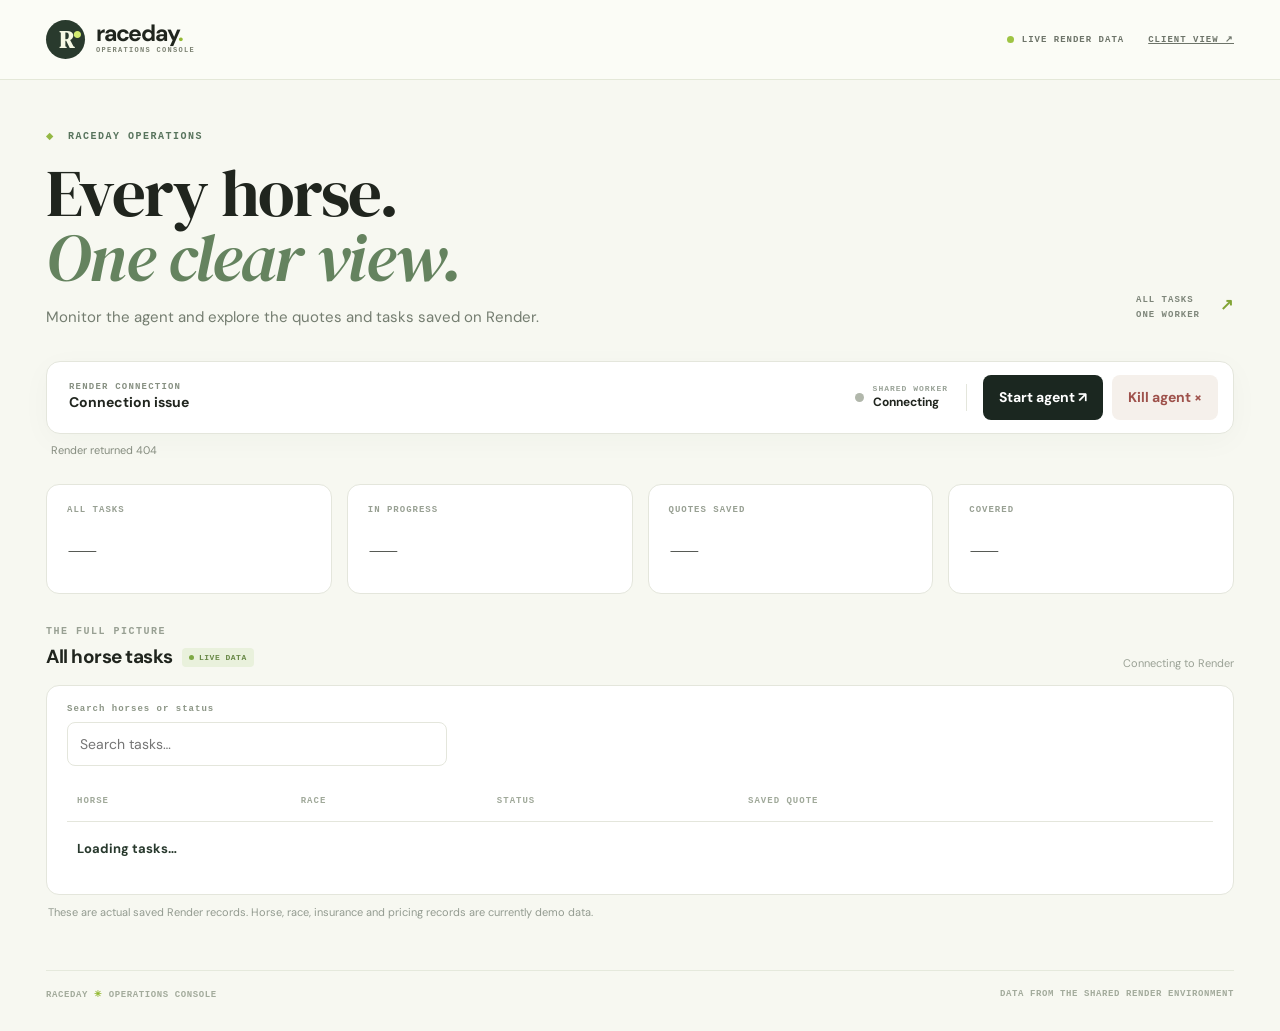
==== web/admin.html @ 6a791288 "Add quote intake and live agent UI" ====
<!doctype html>
<html lang="en"><head><meta charset="utf-8"><meta name="viewport" content="width=device-width,initial-scale=1"><title>Raceday — Operations</title><link rel="stylesheet" href="mission.css"><link rel="stylesheet" href="admin.css"><script src="admin.js" defer></script></head>
<body><header class="topbar"><a href="mission.html" class="brand"><span class="brand-mark">R<span>•</span></span><span>raceday<span class="brand-period">.</span><small>OPERATIONS CONSOLE</small></span></a><div class="top-right"><span class="environment"><span class="signal"></span> LIVE RENDER DATA</span><a href="mission.html">CLIENT VIEW ↗</a></div></header>
<main><div class="intro"><div><div class="eyebrow"><span class="tiny-diamond">◆</span> RACEDAY OPERATIONS</div><h1>Every horse.<br><em>One clear view.</em></h1><p>Monitor the agent and explore the quotes and tasks saved on Render.</p></div><div class="intro-aside">ALL TASKS<br>ONE WORKER <span class="arrow">↗</span></div></div>
<section class="mission-bar"><div class="selector-wrap"><label>RENDER CONNECTION</label><strong id="connection">Connecting…</strong></div><div class="worker-controls"><div class="worker-status"><span class="worker-dot" id="workerDot"></span><span><small>SHARED WORKER</small><strong id="workerState">Connecting</strong></span></div><button id="startAgent" class="button start">Start agent ↗</button><button id="killAgent" class="button kill">Kill agent ×</button></div></section><div class="global-note" id="notice" role="status">Start and kill affect all tasks in the shared Render environment.</div>
<section class="metrics" aria-label="Task counts"><div><span>ALL TASKS</span><strong id="total">—</strong></div><div><span>IN PROGRESS</span><strong id="active">—</strong></div><div><span>QUOTES SAVED</span><strong id="quotes">—</strong></div><div><span>COVERED</span><strong id="covered">—</strong></div></section>
<div class="section-title"><div><div class="eyebrow muted">THE FULL PICTURE</div><h3>All horse tasks <span class="live-pill"><span></span> LIVE DATA</span></h3></div><span class="section-sub" id="updated">Connecting to Render</span></div>
<div class="admin-list"><label class="search-label">Search horses or status<input id="search" type="search" placeholder="Search tasks…"></label><div class="table-scroll"><table><thead><tr><th>HORSE</th><th>RACE</th><th>STATUS</th><th>SAVED QUOTE</th><th></th></tr></thead><tbody id="rows"><tr><td colspan="5">Loading tasks…</td></tr></tbody></table></div></div>
<p class="honesty">These are actual saved Render records. Horse, race, insurance and pricing records are currently demo data.</p><footer><span>RACEDAY <span class="brand-period">✳</span> OPERATIONS CONSOLE</span><span>DATA FROM THE SHARED RENDER ENVIRONMENT</span></footer></main></body></html>
---- web/mission.css ----
@import url('https://fonts.googleapis.com/css2?family=DM+Sans:wght@400;500;600;700&family=DM+Serif+Display:ital@0;1&display=swap');
:root{--ink:#20251e;--muted:#767b6e;--line:#e4e6dc;--cream:#f7f8f1;--lime:#d3ec71;--green:#334e3c;--dark:#1b2720;--paper:#fff;--mono:ui-monospace,SFMono-Regular,Menlo,monospace}
*{box-sizing:border-box}body{margin:0;background:var(--cream);color:var(--ink);font:14px/1.5 'DM Sans',system-ui,sans-serif}button,select{font:inherit}button:focus-visible,select:focus-visible,summary:focus-visible{outline:3px solid #83a43c;outline-offset:3px}button:disabled{opacity:.46;cursor:not-allowed}button{cursor:pointer}a{color:inherit}main{max-width:1390px;margin:auto;padding:0 46px 32px}.topbar{height:80px;border-bottom:1px solid #e4e8d8;display:flex;align-items:center;justify-content:space-between;padding:0 46px;background:#fbfcf6}.brand{display:flex;gap:11px;align-items:center;text-decoration:none;font-size:23px;font-weight:700;letter-spacing:-1.2px;line-height:1}.brand small{display:block;font:700 7px/1.7 var(--mono);letter-spacing:1.3px;color:#7c8273}.brand-mark{width:39px;height:39px;border-radius:50%;display:grid;place-items:center;background:#293a2d;color:#f6f9e4;font-family:'DM Serif Display',serif;font-size:24px;position:relative}.brand-mark span{color:var(--lime);position:absolute;right:5px;top:3px}.brand-period{color:#94b933}.top-right{display:flex;align-items:center;gap:24px;color:#6d7469;font:700 9px var(--mono);letter-spacing:1px}.environment{display:flex;align-items:center;gap:8px}.signal{display:inline-block;width:7px;height:7px;border-radius:50%;background:#9ec443}.top-divider{height:24px;width:1px;background:#dfe4d8}.intro{display:flex;justify-content:space-between;align-items:end;padding:50px 0 32px}.eyebrow{font:700 10px/1.3 var(--mono);letter-spacing:1.5px;color:#58745d}.tiny-diamond{color:#94b844;font-size:9px;margin-right:6px}h1{font:400 clamp(45px,5.2vw,76px)/.98 'DM Serif Display',Georgia,serif;letter-spacing:-1.7px;margin:16px 0}h1 em{font-weight:400;color:#65835f}.intro p{font-size:15px;color:#747d70;margin:0}.intro-aside{display:flex;gap:20px;align-items:start;color:#7e867a;font:700 9px/1.65 var(--mono);letter-spacing:1px;padding-bottom:6px}.aside-number{font-size:10px;color:#bac1b4}.arrow{color:#82a436;font-size:16px}.mission-bar{background:#fff;border:1px solid var(--line);border-radius:14px;display:flex;align-items:center;justify-content:space-between;padding:13px 15px 13px 22px;box-shadow:0 7px 30px #243a1e08;gap:20px}.selector-wrap{display:flex;flex-direction:column;flex:1;min-width:0}.selector-wrap label{font:700 9px var(--mono);letter-spacing:1.2px;color:#879082}.selector-wrap label span{color:#90a778;margin-left:5px}.selector-wrap select{border:0;outline:0;background:transparent;color:#293c2b;font-weight:700;font-size:15px;width:100%;max-width:400px;padding:4px 20px 0 0;text-overflow:ellipsis}.worker-controls{display:flex;align-items:center;gap:9px}.worker-status{display:flex;align-items:center;gap:9px;border-right:1px solid var(--line);padding:0 18px 0 0;margin-right:7px;white-space:nowrap}.worker-status small,.worker-status strong{display:block}.worker-status small{font:700 8px var(--mono);letter-spacing:1px;color:#9aa398}.worker-status strong{font-size:12px}.worker-dot{width:9px;height:9px;border-radius:50%;background:#b1b7ab}.worker-dot.running{background:#8ec457;box-shadow:0 0 0 4px #eaf4da}.worker-dot.error{background:#d47868}.button{border:0;border-radius:8px;font-weight:700;transition:transform .18s,background .18s}.button:hover:not(:disabled){transform:translateY(-1px)}.start{background:var(--dark);color:#fff;padding:12px 16px}.start span,.kill span{margin-left:12px;font-size:15px}.kill{background:#f5f0eb;color:#9e514b;padding:12px 16px}.global-note{min-height:25px;font-size:11px;color:#858c7f;padding:8px 5px 0}.workspace{display:grid;grid-template-columns:minmax(0,1.7fr) minmax(300px,.9fr);gap:30px;margin-top:20px}.main-column{min-width:0}.horse-header{display:flex;justify-content:space-between;gap:20px;align-items:center;margin:7px 0 22px}.muted{color:#98a093}.eyebrow-line{display:inline-block;width:23px;height:1px;background:#cdd5c7;vertical-align:middle;margin:0 6px}.horse-header h2{font:400 clamp(34px,3.6vw,53px)/1 'DM Serif Display',Georgia,serif;letter-spacing:-1px;margin:9px 0 5px}.title-dot{color:#9dbd44}.horse-header p{color:#80887b;margin:0;font-size:13px}.status-chip{font:700 9px var(--mono);letter-spacing:.8px;color:#617654;background:#eaf1df;border:1px solid #d7e6c6;padding:9px 11px;border-radius:30px;white-space:nowrap}.status-chip.issue{background:#fbf0e7;border-color:#f0decf;color:#ae6d42}.fact-strip{display:grid;grid-template-columns:repeat(4,1fr);border:1px solid var(--line);border-radius:11px;background:#fff;padding:16px 0}.fact-strip div{padding:0 17px;border-right:1px solid var(--line);min-width:0}.fact-strip div:last-child{border:0}.fact-strip span,.fact-strip strong{display:block}.fact-strip span{font:700 9px var(--mono);letter-spacing:.8px;color:#a2aa9c;margin-bottom:5px}.fact-strip strong{font-size:13px;white-space:nowrap;overflow:hidden;text-overflow:ellipsis}.section-title{display:flex;align-items:end;justify-content:space-between;gap:12px;margin:31px 0 14px}.section-title h3,.side-header h3{font-size:19px;letter-spacing:-.5px;margin:5px 0 0}.live-pill{display:inline-flex;vertical-align:middle;align-items:center;gap:5px;font:700 8px var(--mono);letter-spacing:.5px;background:#e9f1dc;color:#688846;padding:5px 7px;border-radius:4px;margin-left:6px}.live-pill span{width:5px;height:5px;background:#7da944;border-radius:50%}.section-sub{font-size:11px;color:#9aa195}.activity-panel{border-radius:13px;background:var(--dark);color:#edf1e9;overflow:hidden;box-shadow:0 12px 32px #243a1e17}.activity-head,.activity-foot{display:flex;justify-content:space-between;align-items:center;gap:12px;font:700 9px var(--mono);letter-spacing:.9px;color:#879b87;padding:16px 19px}.activity-head{border-bottom:1px solid #ffffff12}.activity-head>div{display:flex;gap:9px;align-items:center;min-width:0}.activity-head b{color:#dce9d8}.activity-head #taskIdLabel{font-weight:400;color:#8e9b8c;overflow:hidden;text-overflow:ellipsis;white-space:nowrap}.terminal-dot{width:7px;height:7px;background:#bdde71;border-radius:50%}.activity{min-height:210px;max-height:420px;overflow:auto;padding:10px 19px}.activity-item{display:grid;grid-template-columns:32px 1fr auto;gap:12px;padding:15px 0;border-bottom:1px solid #ffffff0e;animation:arrive .35s ease both}.activity-item:last-child{border:0}@keyframes arrive{from{opacity:0;transform:translateY(5px)}to{opacity:1;transform:none}}.activity-icon{width:30px;height:30px;border-radius:9px;background:#344638;display:grid;place-items:center;color:#c8e585;font-size:15px}.activity-main strong{display:block;font-size:13px;color:#edf4e8}.activity-main p{font-size:12px;color:#a7b9a6;margin:4px 0 0}.activity-item time{font:10px var(--mono);color:#81927f;white-space:nowrap;padding-top:4px}.activity details{margin-top:8px;color:#9ba994;font-size:11px}.activity summary{cursor:pointer;color:#c6ddaa}.activity pre{white-space:pre-wrap;overflow-wrap:anywhere;font:11px/1.5 var(--mono);color:#bdcbb8}.empty{padding:48px 8px;text-align:center;color:#a0b19c;font-size:12px}.activity-foot{border-top:1px solid #ffffff12;color:#788d79;font-size:8px}.activity-foot .signal{width:5px;height:5px;margin-right:5px}.honesty{font-size:11px;color:#939b90;margin:9px 2px 0}.side-column{display:grid;gap:15px;align-content:start}.quote-card{background:#ddefa4;border:1px solid #d2e793;border-radius:14px;padding:21px 22px;color:#2b3e27;overflow:hidden}.card-top{display:flex;justify-content:space-between;align-items:center;font:700 10px var(--mono);letter-spacing:1px}.card-orbit{font-size:26px;line-height:1;font-family:serif;color:#739751}.quote-kicker{font:700 9px var(--mono);letter-spacing:1px;color:#728a59;margin-top:26px}.quote-amount{font:400 clamp(38px,4vw,54px)/1.1 'DM Serif Display',Georgia,serif;letter-spacing:-1.2px;margin-top:5px}.quote-card>p{color:#5e7352;font-size:12px;line-height:1.6;margin:8px 0 15px}.quote-breakdown{border-top:1px solid #abc77a;margin:17px 0 15px;padding-top:12px;display:grid;gap:7px}.quote-breakdown div{display:flex;justify-content:space-between;font-size:12px;color:#6f825e}.quote-breakdown strong{color:#344e31}.quote-button{width:100%;padding:13px 15px;display:flex;justify-content:space-between;background:#273f2e;color:#fff}.quote-card .card-note{font-size:10px;margin:9px 0 0}.evidence-card,.info-card{background:#fff;border:1px solid var(--line);border-radius:13px;padding:20px 21px}.side-header{display:flex;justify-content:space-between;align-items:start}.side-header h3{font-size:17px}.side-icon{color:#a3b997;font-size:19px}.evidence-row{display:flex;justify-content:space-between;gap:10px;padding:11px 0;border-bottom:1px solid #f0f1eb;font-size:12px}.evidence-row:last-child{border:0}.evidence-row span{color:#737d70}.evidence-row strong{font:700 9px var(--mono);letter-spacing:.6px;color:#66894b}.evidence-row strong.pending{color:#a39179}.empty-light{padding:18px 0 2px;color:#9aa395;font-size:12px}.info-card p{font-size:12px;color:#7c8679}.notice-line{background:#f5f7f0;border-radius:7px;padding:10px;font-size:11px;color:#879180}.declaration{display:flex;gap:8px;margin:12px 0}.declaration[hidden]{display:none}.answer{padding:9px 12px;background:#e4efcf;color:#46613c}.answer.neutral{background:#f5ece8;color:#9b6254}footer{display:flex;justify-content:space-between;gap:12px;border-top:1px solid #e5e9dc;margin-top:50px;padding-top:18px;color:#a3ab9c;font:700 9px var(--mono);letter-spacing:.6px}
@media(max-width:900px){main{padding:0 24px 24px}.topbar{padding:0 24px}.workspace{grid-template-columns:1fr}.side-column{grid-template-columns:repeat(2,minmax(0,1fr))}.quote-card{grid-row:span 2}.intro-aside{display:none}.worker-status{display:none}}@media(max-width:620px){main{padding:0 16px 24px}.topbar{height:68px;padding:0 16px}.top-note,.top-divider{display:none}.intro{padding:38px 0 25px}.intro p{max-width:300px}.mission-bar{align-items:stretch;flex-direction:column;gap:12px}.worker-controls{display:grid;grid-template-columns:1fr 1fr}.worker-controls button{text-align:center}.fact-strip{grid-template-columns:repeat(2,1fr);row-gap:14px}.fact-strip div:nth-child(2){border:0}.fact-strip div:nth-child(3),.fact-strip div:nth-child(4){padding-top:10px;border-top:1px solid var(--line)}.side-column{grid-template-columns:1fr}.quote-card{grid-row:auto}.section-sub{display:none}.activity-foot span:last-child{display:none}footer{flex-direction:column}}
.run-card{display:flex;align-items:center;gap:14px;background:#fff;border:1px solid var(--line);border-radius:13px;padding:17px 20px}.run-card h3{font-size:15px;margin:4px 0 2px;letter-spacing:-.2px}.run-card p{font-size:11px;color:#8b9388;margin:0}.progress-ring{width:51px;height:51px;flex:none;position:relative;display:grid;place-items:center;border-radius:50%;background:#f0eef9}.progress-ring:before{content:"";position:absolute;inset:0;border-radius:50%;background:conic-gradient(#8f7ed3 0deg 105deg,#e7e3f5 105deg 360deg);mask:radial-gradient(transparent 58%,#000 60%);-webkit-mask:radial-gradient(transparent 58%,#000 60%)}.progress-ring.active:before{animation:spin 1.6s linear infinite}.progress-ring.complete:before{background:#789a61}.progress-ring span{color:#8f7ed3;font-size:17px}@keyframes spin{to{transform:rotate(360deg)}}
.run-card{align-items:flex-start;padding:21px}.run-copy{min-width:0}.run-card .decision-note{margin-top:13px;padding-top:11px;border-top:1px solid #eeeef3}.decision-note span{font:700 8px var(--mono);letter-spacing:.8px;color:#9b91b7}.run-card .decision-note p{margin:5px 0 0;color:#596355;font-size:12px;line-height:1.5}.progress-ring{width:62px;height:62px}
.progress-ring.stopped:before{background:#d1aa76}.quote-card .coverage-note{font-weight:700;color:#526942;margin:8px 0 0}
.evidence-detail{border-bottom:1px solid #f0f1eb}.evidence-detail summary{cursor:pointer;list-style:none}.evidence-detail summary::-webkit-details-marker{display:none}.evidence-detail .evidence-row{border:0}.evidence-detail pre{white-space:pre-wrap;overflow-wrap:anywhere;color:#75806f;font:10px/1.5 var(--mono);padding:0 0 10px}.medical-image{width:100%;max-height:240px;object-fit:contain;background:#101510;border-radius:8px;margin-top:14px}.medical-record p{font-size:11px;color:#778273}.medical-label{display:inline-block;font:700 9px var(--mono);letter-spacing:.5px;color:#8a6c39;background:#faf3dc;border-radius:5px;padding:5px 7px;margin-top:10px}
@media(prefers-reduced-motion:reduce){*,*::before,*::after{animation:none!important;transition:none!important}}
.intake-card{background:#fff;border:1px solid var(--line);border-radius:14px;padding:24px;margin-bottom:30px;box-shadow:0 7px 30px #243a1e08}.intake-card h2{font:400 32px 'DM Serif Display',Georgia,serif;margin:8px 0}.intake-card>p,.intake-help{color:#80887b;font-size:12px}.intake-card label{display:block;font-size:12px;font-weight:700;color:#566452;margin-top:14px}.intake-card label span{font-weight:400;color:#98a093}.intake-grid{display:grid;grid-template-columns:1fr 1fr;gap:15px}.intake-card input,.intake-card textarea{display:block;width:100%;border:1px solid #dfe5d9;border-radius:8px;padding:12px;margin-top:6px;background:#fbfcf8;color:#20251e;font:14px 'DM Sans',sans-serif}.intake-card textarea{resize:vertical}.intake-card input:focus,.intake-card textarea:focus{outline:2px solid #9bb96c}.medical-record pre{white-space:pre-wrap;overflow-wrap:anywhere;color:#75806f;font:11px/1.5 var(--mono)}@media(max-width:620px){.intake-grid{grid-template-columns:1fr;gap:0}}

[hidden]{display:none!important}
---- web/admin.css ----
.metrics{display:grid;grid-template-columns:repeat(4,1fr);gap:15px;margin-top:25px}.metrics>div,.admin-list{background:white;border:1px solid var(--line);border-radius:13px;padding:20px}.metrics span{display:block;color:#98a093;font:700 9px var(--mono);letter-spacing:1px}.metrics strong{display:block;margin-top:8px;font:400 37px 'DM Serif Display',serif}.admin-list{padding:18px 20px}.search-label{display:block;color:#8b9585;font:700 9px var(--mono);letter-spacing:1px}.search-label input{display:block;width:100%;max-width:380px;margin-top:8px;padding:12px;border:1px solid var(--line);border-radius:8px;font:14px 'DM Sans',sans-serif}.table-scroll{overflow-x:auto}table{width:100%;border-collapse:collapse;text-align:left;margin-top:15px}th{font:700 9px var(--mono);letter-spacing:1px;color:#a0a99a;padding:15px 10px;border-bottom:1px solid var(--line)}td{padding:17px 10px;border-bottom:1px solid #f0f1eb;color:#697568;font-size:13px}td:first-child{font-weight:700;color:#28392d}td a{color:#567a46;font-weight:700;white-space:nowrap}td .status-chip{display:inline-block}td small{display:block;color:#a0a99a;font-weight:400}tr:last-child td{border-bottom:0}@media(max-width:620px){.metrics{grid-template-columns:repeat(2,1fr)}.admin-list{padding:14px}.top-right{gap:10px}}
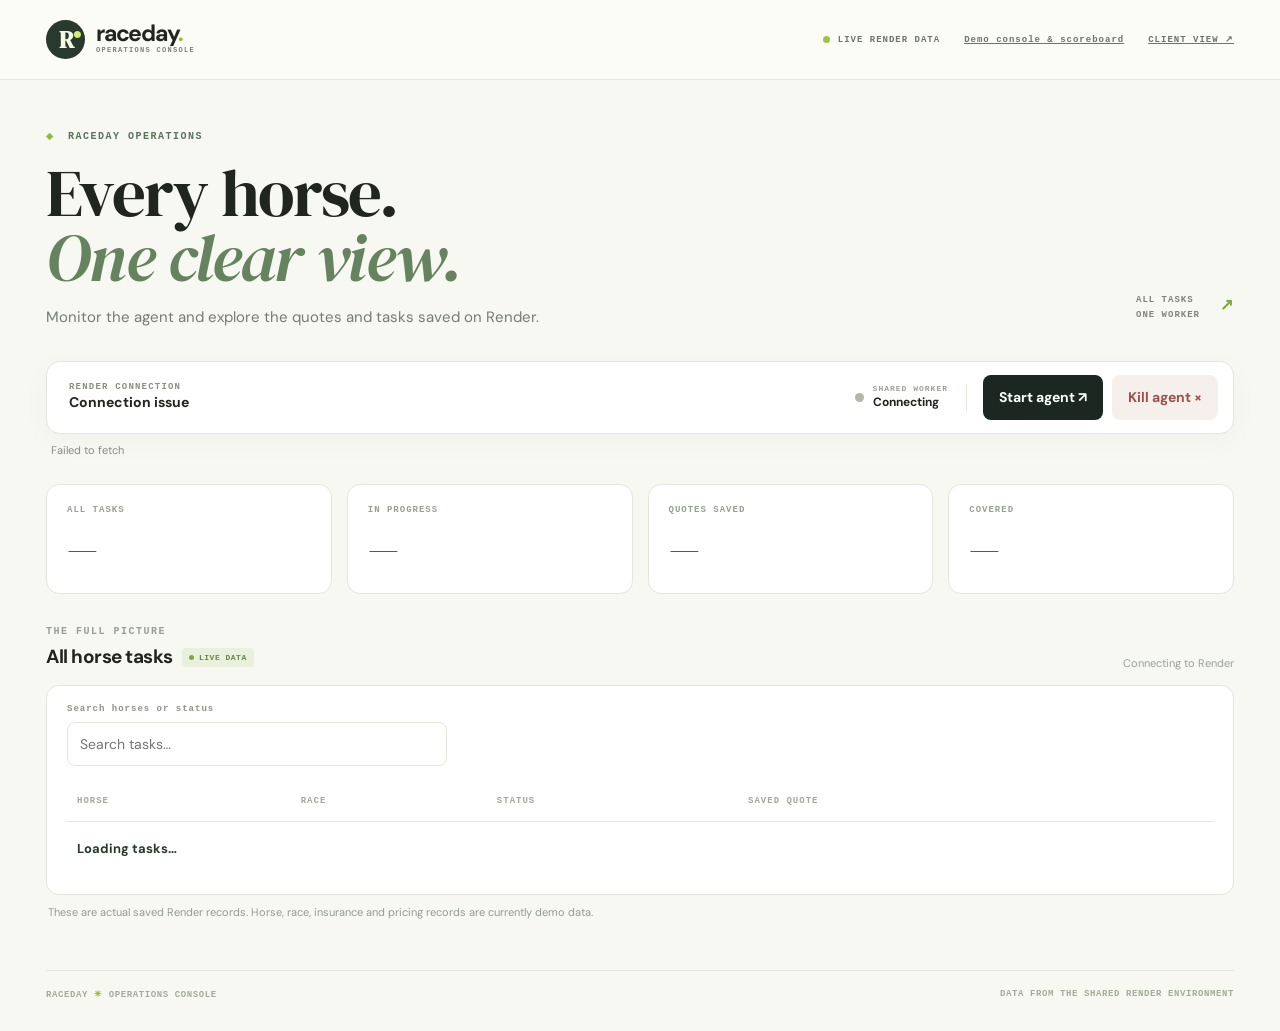
==== commit dbc59126: "Demo console: serial polling with stale-response guard, visible recovery, safer controls Co-Authored" ====
--- a/web/admin.html
+++ b/web/admin.html
@@ -1,6 +1,6 @@
 <!doctype html>
 <html lang="en"><head><meta charset="utf-8"><meta name="viewport" content="width=device-width,initial-scale=1"><title>Raceday — Operations</title><link rel="stylesheet" href="mission.css"><link rel="stylesheet" href="admin.css"><script src="admin.js" defer></script></head>
-<body><header class="topbar"><a href="mission.html" class="brand"><span class="brand-mark">R<span>•</span></span><span>raceday<span class="brand-period">.</span><small>OPERATIONS CONSOLE</small></span></a><div class="top-right"><span class="environment"><span class="signal"></span> LIVE RENDER DATA</span><a href="mission.html">CLIENT VIEW ↗</a></div></header>
+<body><header class="topbar"><a href="mission.html" class="brand"><span class="brand-mark">R<span>•</span></span><span>raceday<span class="brand-period">.</span><small>OPERATIONS CONSOLE</small></span></a><div class="top-right"><span class="environment"><span class="signal"></span> LIVE RENDER DATA</span><a href="index.html">Demo console &amp; scoreboard</a> <a href="mission.html">CLIENT VIEW ↗</a></div></header>
 <main><div class="intro"><div><div class="eyebrow"><span class="tiny-diamond">◆</span> RACEDAY OPERATIONS</div><h1>Every horse.<br><em>One clear view.</em></h1><p>Monitor the agent and explore the quotes and tasks saved on Render.</p></div><div class="intro-aside">ALL TASKS<br>ONE WORKER <span class="arrow">↗</span></div></div>
 <section class="mission-bar"><div class="selector-wrap"><label>RENDER CONNECTION</label><strong id="connection">Connecting…</strong></div><div class="worker-controls"><div class="worker-status"><span class="worker-dot" id="workerDot"></span><span><small>SHARED WORKER</small><strong id="workerState">Connecting</strong></span></div><button id="startAgent" class="button start">Start agent ↗</button><button id="killAgent" class="button kill">Kill agent ×</button></div></section><div class="global-note" id="notice" role="status">Start and kill affect all tasks in the shared Render environment.</div>
 <section class="metrics" aria-label="Task counts"><div><span>ALL TASKS</span><strong id="total">—</strong></div><div><span>IN PROGRESS</span><strong id="active">—</strong></div><div><span>QUOTES SAVED</span><strong id="quotes">—</strong></div><div><span>COVERED</span><strong id="covered">—</strong></div></section>
--- a/web/mission.css
+++ b/web/mission.css
@@ -1,6 +1,6 @@
 @import url('https://fonts.googleapis.com/css2?family=DM+Sans:wght@400;500;600;700&family=DM+Serif+Display:ital@0;1&display=swap');
 :root{--ink:#20251e;--muted:#767b6e;--line:#e4e6dc;--cream:#f7f8f1;--lime:#d3ec71;--green:#334e3c;--dark:#1b2720;--paper:#fff;--mono:ui-monospace,SFMono-Regular,Menlo,monospace}
-*{box-sizing:border-box}body{margin:0;background:var(--cream);color:var(--ink);font:14px/1.5 'DM Sans',system-ui,sans-serif}button,select{font:inherit}button:focus-visible,select:focus-visible,summary:focus-visible{outline:3px solid #83a43c;outline-offset:3px}button:disabled{opacity:.46;cursor:not-allowed}button{cursor:pointer}a{color:inherit}main{max-width:1390px;margin:auto;padding:0 46px 32px}.topbar{height:80px;border-bottom:1px solid #e4e8d8;display:flex;align-items:center;justify-content:space-between;padding:0 46px;background:#fbfcf6}.brand{display:flex;gap:11px;align-items:center;text-decoration:none;font-size:23px;font-weight:700;letter-spacing:-1.2px;line-height:1}.brand small{display:block;font:700 7px/1.7 var(--mono);letter-spacing:1.3px;color:#7c8273}.brand-mark{width:39px;height:39px;border-radius:50%;display:grid;place-items:center;background:#293a2d;color:#f6f9e4;font-family:'DM Serif Display',serif;font-size:24px;position:relative}.brand-mark span{color:var(--lime);position:absolute;right:5px;top:3px}.brand-period{color:#94b933}.top-right{display:flex;align-items:center;gap:24px;color:#6d7469;font:700 9px var(--mono);letter-spacing:1px}.environment{display:flex;align-items:center;gap:8px}.signal{display:inline-block;width:7px;height:7px;border-radius:50%;background:#9ec443}.top-divider{height:24px;width:1px;background:#dfe4d8}.intro{display:flex;justify-content:space-between;align-items:end;padding:50px 0 32px}.eyebrow{font:700 10px/1.3 var(--mono);letter-spacing:1.5px;color:#58745d}.tiny-diamond{color:#94b844;font-size:9px;margin-right:6px}h1{font:400 clamp(45px,5.2vw,76px)/.98 'DM Serif Display',Georgia,serif;letter-spacing:-1.7px;margin:16px 0}h1 em{font-weight:400;color:#65835f}.intro p{font-size:15px;color:#747d70;margin:0}.intro-aside{display:flex;gap:20px;align-items:start;color:#7e867a;font:700 9px/1.65 var(--mono);letter-spacing:1px;padding-bottom:6px}.aside-number{font-size:10px;color:#bac1b4}.arrow{color:#82a436;font-size:16px}.mission-bar{background:#fff;border:1px solid var(--line);border-radius:14px;display:flex;align-items:center;justify-content:space-between;padding:13px 15px 13px 22px;box-shadow:0 7px 30px #243a1e08;gap:20px}.selector-wrap{display:flex;flex-direction:column;flex:1;min-width:0}.selector-wrap label{font:700 9px var(--mono);letter-spacing:1.2px;color:#879082}.selector-wrap label span{color:#90a778;margin-left:5px}.selector-wrap select{border:0;outline:0;background:transparent;color:#293c2b;font-weight:700;font-size:15px;width:100%;max-width:400px;padding:4px 20px 0 0;text-overflow:ellipsis}.worker-controls{display:flex;align-items:center;gap:9px}.worker-status{display:flex;align-items:center;gap:9px;border-right:1px solid var(--line);padding:0 18px 0 0;margin-right:7px;white-space:nowrap}.worker-status small,.worker-status strong{display:block}.worker-status small{font:700 8px var(--mono);letter-spacing:1px;color:#9aa398}.worker-status strong{font-size:12px}.worker-dot{width:9px;height:9px;border-radius:50%;background:#b1b7ab}.worker-dot.running{background:#8ec457;box-shadow:0 0 0 4px #eaf4da}.worker-dot.error{background:#d47868}.button{border:0;border-radius:8px;font-weight:700;transition:transform .18s,background .18s}.button:hover:not(:disabled){transform:translateY(-1px)}.start{background:var(--dark);color:#fff;padding:12px 16px}.start span,.kill span{margin-left:12px;font-size:15px}.kill{background:#f5f0eb;color:#9e514b;padding:12px 16px}.global-note{min-height:25px;font-size:11px;color:#858c7f;padding:8px 5px 0}.workspace{display:grid;grid-template-columns:minmax(0,1.7fr) minmax(300px,.9fr);gap:30px;margin-top:20px}.main-column{min-width:0}.horse-header{display:flex;justify-content:space-between;gap:20px;align-items:center;margin:7px 0 22px}.muted{color:#98a093}.eyebrow-line{display:inline-block;width:23px;height:1px;background:#cdd5c7;vertical-align:middle;margin:0 6px}.horse-header h2{font:400 clamp(34px,3.6vw,53px)/1 'DM Serif Display',Georgia,serif;letter-spacing:-1px;margin:9px 0 5px}.title-dot{color:#9dbd44}.horse-header p{color:#80887b;margin:0;font-size:13px}.status-chip{font:700 9px var(--mono);letter-spacing:.8px;color:#617654;background:#eaf1df;border:1px solid #d7e6c6;padding:9px 11px;border-radius:30px;white-space:nowrap}.status-chip.issue{background:#fbf0e7;border-color:#f0decf;color:#ae6d42}.fact-strip{display:grid;grid-template-columns:repeat(4,1fr);border:1px solid var(--line);border-radius:11px;background:#fff;padding:16px 0}.fact-strip div{padding:0 17px;border-right:1px solid var(--line);min-width:0}.fact-strip div:last-child{border:0}.fact-strip span,.fact-strip strong{display:block}.fact-strip span{font:700 9px var(--mono);letter-spacing:.8px;color:#a2aa9c;margin-bottom:5px}.fact-strip strong{font-size:13px;white-space:nowrap;overflow:hidden;text-overflow:ellipsis}.section-title{display:flex;align-items:end;justify-content:space-between;gap:12px;margin:31px 0 14px}.section-title h3,.side-header h3{font-size:19px;letter-spacing:-.5px;margin:5px 0 0}.live-pill{display:inline-flex;vertical-align:middle;align-items:center;gap:5px;font:700 8px var(--mono);letter-spacing:.5px;background:#e9f1dc;color:#688846;padding:5px 7px;border-radius:4px;margin-left:6px}.live-pill span{width:5px;height:5px;background:#7da944;border-radius:50%}.section-sub{font-size:11px;color:#9aa195}.activity-panel{border-radius:13px;background:var(--dark);color:#edf1e9;overflow:hidden;box-shadow:0 12px 32px #243a1e17}.activity-head,.activity-foot{display:flex;justify-content:space-between;align-items:center;gap:12px;font:700 9px var(--mono);letter-spacing:.9px;color:#879b87;padding:16px 19px}.activity-head{border-bottom:1px solid #ffffff12}.activity-head>div{display:flex;gap:9px;align-items:center;min-width:0}.activity-head b{color:#dce9d8}.activity-head #taskIdLabel{font-weight:400;color:#8e9b8c;overflow:hidden;text-overflow:ellipsis;white-space:nowrap}.terminal-dot{width:7px;height:7px;background:#bdde71;border-radius:50%}.activity{min-height:210px;max-height:420px;overflow:auto;padding:10px 19px}.activity-item{display:grid;grid-template-columns:32px 1fr auto;gap:12px;padding:15px 0;border-bottom:1px solid #ffffff0e;animation:arrive .35s ease both}.activity-item:last-child{border:0}@keyframes arrive{from{opacity:0;transform:translateY(5px)}to{opacity:1;transform:none}}.activity-icon{width:30px;height:30px;border-radius:9px;background:#344638;display:grid;place-items:center;color:#c8e585;font-size:15px}.activity-main strong{display:block;font-size:13px;color:#edf4e8}.activity-main p{font-size:12px;color:#a7b9a6;margin:4px 0 0}.activity-item time{font:10px var(--mono);color:#81927f;white-space:nowrap;padding-top:4px}.activity details{margin-top:8px;color:#9ba994;font-size:11px}.activity summary{cursor:pointer;color:#c6ddaa}.activity pre{white-space:pre-wrap;overflow-wrap:anywhere;font:11px/1.5 var(--mono);color:#bdcbb8}.empty{padding:48px 8px;text-align:center;color:#a0b19c;font-size:12px}.activity-foot{border-top:1px solid #ffffff12;color:#788d79;font-size:8px}.activity-foot .signal{width:5px;height:5px;margin-right:5px}.honesty{font-size:11px;color:#939b90;margin:9px 2px 0}.side-column{display:grid;gap:15px;align-content:start}.quote-card{background:#ddefa4;border:1px solid #d2e793;border-radius:14px;padding:21px 22px;color:#2b3e27;overflow:hidden}.card-top{display:flex;justify-content:space-between;align-items:center;font:700 10px var(--mono);letter-spacing:1px}.card-orbit{font-size:26px;line-height:1;font-family:serif;color:#739751}.quote-kicker{font:700 9px var(--mono);letter-spacing:1px;color:#728a59;margin-top:26px}.quote-amount{font:400 clamp(38px,4vw,54px)/1.1 'DM Serif Display',Georgia,serif;letter-spacing:-1.2px;margin-top:5px}.quote-card>p{color:#5e7352;font-size:12px;line-height:1.6;margin:8px 0 15px}.quote-breakdown{border-top:1px solid #abc77a;margin:17px 0 15px;padding-top:12px;display:grid;gap:7px}.quote-breakdown div{display:flex;justify-content:space-between;font-size:12px;color:#6f825e}.quote-breakdown strong{color:#344e31}.quote-button{width:100%;padding:13px 15px;display:flex;justify-content:space-between;background:#273f2e;color:#fff}.quote-card .card-note{font-size:10px;margin:9px 0 0}.evidence-card,.info-card{background:#fff;border:1px solid var(--line);border-radius:13px;padding:20px 21px}.side-header{display:flex;justify-content:space-between;align-items:start}.side-header h3{font-size:17px}.side-icon{color:#a3b997;font-size:19px}.evidence-row{display:flex;justify-content:space-between;gap:10px;padding:11px 0;border-bottom:1px solid #f0f1eb;font-size:12px}.evidence-row:last-child{border:0}.evidence-row span{color:#737d70}.evidence-row strong{font:700 9px var(--mono);letter-spacing:.6px;color:#66894b}.evidence-row strong.pending{color:#a39179}.empty-light{padding:18px 0 2px;color:#9aa395;font-size:12px}.info-card p{font-size:12px;color:#7c8679}.notice-line{background:#f5f7f0;border-radius:7px;padding:10px;font-size:11px;color:#879180}.declaration{display:flex;gap:8px;margin:12px 0}.declaration[hidden]{display:none}.answer{padding:9px 12px;background:#e4efcf;color:#46613c}.answer.neutral{background:#f5ece8;color:#9b6254}footer{display:flex;justify-content:space-between;gap:12px;border-top:1px solid #e5e9dc;margin-top:50px;padding-top:18px;color:#a3ab9c;font:700 9px var(--mono);letter-spacing:.6px}
+*{box-sizing:border-box}body{margin:0;background:var(--cream);color:var(--ink);font:14px/1.5 'DM Sans',system-ui,sans-serif}button,select{font:inherit}button:focus-visible,select:focus-visible,summary:focus-visible{outline:3px solid #83a43c;outline-offset:3px}button:disabled{opacity:.46;cursor:not-allowed}button{cursor:pointer}a{color:inherit}main{max-width:1390px;margin:auto;padding:0 46px 32px}.topbar{height:80px;border-bottom:1px solid #e4e8d8;display:flex;align-items:center;justify-content:space-between;padding:0 46px;background:#fbfcf6}.brand{display:flex;gap:11px;align-items:center;text-decoration:none;font-size:23px;font-weight:700;letter-spacing:-1.2px;line-height:1}.brand small{display:block;font:700 7px/1.7 var(--mono);letter-spacing:1.3px;color:#7c8273}.brand-mark{width:39px;height:39px;border-radius:50%;display:grid;place-items:center;background:#293a2d;color:#f6f9e4;font-family:'DM Serif Display',serif;font-size:24px;position:relative}.brand-mark span{color:var(--lime);position:absolute;right:5px;top:3px}.brand-period{color:#94b933}.top-right{display:flex;align-items:center;gap:24px;color:#6d7469;font:700 9px var(--mono);letter-spacing:1px}.environment{display:flex;align-items:center;gap:8px}.signal{display:inline-block;width:7px;height:7px;border-radius:50%;background:#9ec443}.top-divider{height:24px;width:1px;background:#dfe4d8}.intro{display:flex;justify-content:space-between;align-items:end;padding:50px 0 32px}.eyebrow{font:700 10px/1.3 var(--mono);letter-spacing:1.5px;color:#58745d}.tiny-diamond{color:#94b844;font-size:9px;margin-right:6px}h1{font:400 clamp(45px,5.2vw,76px)/.98 'DM Serif Display',Georgia,serif;letter-spacing:-1.7px;margin:16px 0}h1 em{font-weight:400;color:#65835f}.intro p{font-size:15px;color:#747d70;margin:0}.intro-aside{display:flex;gap:20px;align-items:start;color:#7e867a;font:700 9px/1.65 var(--mono);letter-spacing:1px;padding-bottom:6px}.aside-number{font-size:10px;color:#bac1b4}.arrow{color:#82a436;font-size:16px}.mission-bar{background:#fff;border:1px solid var(--line);border-radius:14px;display:flex;align-items:center;justify-content:space-between;padding:13px 15px 13px 22px;box-shadow:0 7px 30px #243a1e08;gap:20px}.selector-wrap{display:flex;flex-direction:column;flex:1;min-width:0}.selector-wrap label{font:700 9px var(--mono);letter-spacing:1.2px;color:#879082}.selector-wrap label span{color:#90a778;margin-left:5px}.selector-wrap select{border:0;outline:0;background:transparent;color:#293c2b;font-weight:700;font-size:15px;width:100%;max-width:400px;padding:4px 20px 0 0;text-overflow:ellipsis}.worker-controls{display:flex;align-items:center;gap:9px}.worker-status{display:flex;align-items:center;gap:9px;border-right:1px solid var(--line);padding:0 18px 0 0;margin-right:7px;white-space:nowrap}.worker-status small,.worker-status strong{display:block}.worker-status small{font:700 8px var(--mono);letter-spacing:1px;color:#9aa398}.worker-status strong{font-size:12px}.worker-dot{width:9px;height:9px;border-radius:50%;background:#b1b7ab}.worker-dot.running{background:#8ec457;box-shadow:0 0 0 4px #eaf4da}.worker-dot.error{background:#d47868}.button{border:0;border-radius:8px;font-weight:700;transition:transform .18s,background .18s}.button:hover:not(:disabled){transform:translateY(-1px)}.start{background:var(--dark);color:#fff;padding:12px 16px}.start span,.kill span{margin-left:12px;font-size:15px}.kill{background:#f5f0eb;color:#9e514b;padding:12px 16px}.global-note{min-height:25px;font-size:11px;color:#858c7f;padding:8px 5px 0}.workspace{display:grid;grid-template-columns:minmax(0,1.7fr) minmax(300px,.9fr);gap:30px;margin-top:20px}.main-column{min-width:0}.horse-header{display:flex;justify-content:space-between;gap:20px;align-items:center;margin:7px 0 22px}.muted{color:#98a093}.eyebrow-line{display:inline-block;width:23px;height:1px;background:#cdd5c7;vertical-align:middle;margin:0 6px}.horse-header h2{font:400 clamp(34px,3.6vw,53px)/1 'DM Serif Display',Georgia,serif;letter-spacing:-1px;margin:9px 0 5px}.title-dot{color:#9dbd44}.horse-header p{color:#80887b;margin:0;font-size:13px}.status-chip{font:700 9px var(--mono);letter-spacing:.8px;color:#617654;background:#eaf1df;border:1px solid #d7e6c6;padding:9px 11px;border-radius:30px;white-space:nowrap}.status-chip.issue{background:#fbf0e7;border-color:#f0decf;color:#ae6d42}.fact-strip{display:grid;grid-template-columns:repeat(4,1fr);border:1px solid var(--line);border-radius:11px;background:#fff;padding:16px 0}.fact-strip div{padding:0 17px;border-right:1px solid var(--line);min-width:0}.fact-strip div:last-child{border:0}.fact-strip span,.fact-strip strong{display:block}.fact-strip span{font:700 9px var(--mono);letter-spacing:.8px;color:#a2aa9c;margin-bottom:5px}.fact-strip strong{font-size:13px;white-space:nowrap;overflow:hidden;text-overflow:ellipsis}.section-title{display:flex;align-items:end;justify-content:space-between;gap:12px;margin:31px 0 14px}.section-title h3,.side-header h3{font-size:19px;letter-spacing:-.5px;margin:5px 0 0}.live-pill{display:inline-flex;vertical-align:middle;align-items:center;gap:5px;font:700 8px var(--mono);letter-spacing:.5px;background:#e9f1dc;color:#688846;padding:5px 7px;border-radius:4px;margin-left:6px}.live-pill span{width:5px;height:5px;background:#7da944;border-radius:50%}.section-sub{font-size:11px;color:#9aa195}.activity-panel{border-radius:13px;background:var(--dark);color:#edf1e9;overflow:hidden;box-shadow:0 12px 32px #243a1e17}.activity-head,.activity-foot{display:flex;justify-content:space-between;align-items:center;gap:12px;font:700 9px var(--mono);letter-spacing:.9px;color:#879b87;padding:16px 19px}.activity-head{border-bottom:1px solid #ffffff12}.activity-head>div{display:flex;gap:9px;align-items:center;min-width:0}.activity-head b{color:#dce9d8}.activity-head #taskIdLabel{font-weight:400;color:#8e9b8c;overflow:hidden;text-overflow:ellipsis;white-space:nowrap}.terminal-dot{width:7px;height:7px;background:#bdde71;border-radius:50%}.activity{min-height:210px;max-height:420px;overflow:auto;padding:10px 19px}.activity-item{display:grid;grid-template-columns:32px 1fr auto;gap:12px;padding:15px 0;border-bottom:1px solid #ffffff0e}.activity-item.arrive{animation:arrive .35s ease both}.activity-item:last-child{border:0}@keyframes arrive{from{opacity:0;transform:translateY(5px)}to{opacity:1;transform:none}}.activity-icon{width:30px;height:30px;border-radius:9px;background:#344638;display:grid;place-items:center;color:#c8e585;font-size:15px}.activity-main strong{display:block;font-size:13px;color:#edf4e8}.activity-main p{font-size:12px;color:#a7b9a6;margin:4px 0 0}.activity-item time{font:10px var(--mono);color:#81927f;white-space:nowrap;padding-top:4px}.activity details{margin-top:8px;color:#9ba994;font-size:11px}.activity summary{cursor:pointer;color:#c6ddaa}.activity pre{white-space:pre-wrap;overflow-wrap:anywhere;font:11px/1.5 var(--mono);color:#bdcbb8}.empty{padding:48px 8px;text-align:center;color:#a0b19c;font-size:12px}.activity-foot{border-top:1px solid #ffffff12;color:#788d79;font-size:8px}.activity-foot .signal{width:5px;height:5px;margin-right:5px}.honesty{font-size:11px;color:#939b90;margin:9px 2px 0}.side-column{display:grid;gap:15px;align-content:start}.quote-card{background:#ddefa4;border:1px solid #d2e793;border-radius:14px;padding:21px 22px;color:#2b3e27;overflow:hidden}.card-top{display:flex;justify-content:space-between;align-items:center;font:700 10px var(--mono);letter-spacing:1px}.card-orbit{font-size:26px;line-height:1;font-family:serif;color:#739751}.quote-kicker{font:700 9px var(--mono);letter-spacing:1px;color:#728a59;margin-top:26px}.quote-amount{font:400 clamp(38px,4vw,54px)/1.1 'DM Serif Display',Georgia,serif;letter-spacing:-1.2px;margin-top:5px}.quote-card>p{color:#5e7352;font-size:12px;line-height:1.6;margin:8px 0 15px}.quote-breakdown{border-top:1px solid #abc77a;margin:17px 0 15px;padding-top:12px;display:grid;gap:7px}.quote-breakdown div{display:flex;justify-content:space-between;font-size:12px;color:#6f825e}.quote-breakdown strong{color:#344e31}.quote-button{width:100%;padding:13px 15px;display:flex;justify-content:space-between;background:#273f2e;color:#fff}.quote-card .card-note{font-size:10px;margin:9px 0 0}.evidence-card,.info-card{background:#fff;border:1px solid var(--line);border-radius:13px;padding:20px 21px}.side-header{display:flex;justify-content:space-between;align-items:start}.side-header h3{font-size:17px}.side-icon{color:#a3b997;font-size:19px}.evidence-row{display:flex;justify-content:space-between;gap:10px;padding:11px 0;border-bottom:1px solid #f0f1eb;font-size:12px}.evidence-row:last-child{border:0}.evidence-row span{color:#737d70}.evidence-row strong{font:700 9px var(--mono);letter-spacing:.6px;color:#66894b}.evidence-row strong.pending{color:#a39179}.empty-light{padding:18px 0 2px;color:#9aa395;font-size:12px}.info-card p{font-size:12px;color:#7c8679}.notice-line{background:#f5f7f0;border-radius:7px;padding:10px;font-size:11px;color:#879180}.declaration{display:flex;gap:8px;margin:12px 0}.declaration[hidden]{display:none}.answer{padding:9px 12px;background:#e4efcf;color:#46613c}.answer.neutral{background:#f5ece8;color:#9b6254}footer{display:flex;justify-content:space-between;gap:12px;border-top:1px solid #e5e9dc;margin-top:50px;padding-top:18px;color:#a3ab9c;font:700 9px var(--mono);letter-spacing:.6px}
 @media(max-width:900px){main{padding:0 24px 24px}.topbar{padding:0 24px}.workspace{grid-template-columns:1fr}.side-column{grid-template-columns:repeat(2,minmax(0,1fr))}.quote-card{grid-row:span 2}.intro-aside{display:none}.worker-status{display:none}}@media(max-width:620px){main{padding:0 16px 24px}.topbar{height:68px;padding:0 16px}.top-note,.top-divider{display:none}.intro{padding:38px 0 25px}.intro p{max-width:300px}.mission-bar{align-items:stretch;flex-direction:column;gap:12px}.worker-controls{display:grid;grid-template-columns:1fr 1fr}.worker-controls button{text-align:center}.fact-strip{grid-template-columns:repeat(2,1fr);row-gap:14px}.fact-strip div:nth-child(2){border:0}.fact-strip div:nth-child(3),.fact-strip div:nth-child(4){padding-top:10px;border-top:1px solid var(--line)}.side-column{grid-template-columns:1fr}.quote-card{grid-row:auto}.section-sub{display:none}.activity-foot span:last-child{display:none}footer{flex-direction:column}}
 .run-card{display:flex;align-items:center;gap:14px;background:#fff;border:1px solid var(--line);border-radius:13px;padding:17px 20px}.run-card h3{font-size:15px;margin:4px 0 2px;letter-spacing:-.2px}.run-card p{font-size:11px;color:#8b9388;margin:0}.progress-ring{width:51px;height:51px;flex:none;position:relative;display:grid;place-items:center;border-radius:50%;background:#f0eef9}.progress-ring:before{content:"";position:absolute;inset:0;border-radius:50%;background:conic-gradient(#8f7ed3 0deg 105deg,#e7e3f5 105deg 360deg);mask:radial-gradient(transparent 58%,#000 60%);-webkit-mask:radial-gradient(transparent 58%,#000 60%)}.progress-ring.active:before{animation:spin 1.6s linear infinite}.progress-ring.complete:before{background:#789a61}.progress-ring span{color:#8f7ed3;font-size:17px}@keyframes spin{to{transform:rotate(360deg)}}
 .run-card{align-items:flex-start;padding:21px}.run-copy{min-width:0}.run-card .decision-note{margin-top:13px;padding-top:11px;border-top:1px solid #eeeef3}.decision-note span{font:700 8px var(--mono);letter-spacing:.8px;color:#9b91b7}.run-card .decision-note p{margin:5px 0 0;color:#596355;font-size:12px;line-height:1.5}.progress-ring{width:62px;height:62px}
@@ -10,3 +10,22 @@
 .intake-card{background:#fff;border:1px solid var(--line);border-radius:14px;padding:24px;margin-bottom:30px;box-shadow:0 7px 30px #243a1e08}.intake-card h2{font:400 32px 'DM Serif Display',Georgia,serif;margin:8px 0}.intake-card>p,.intake-help{color:#80887b;font-size:12px}.intake-card label{display:block;font-size:12px;font-weight:700;color:#566452;margin-top:14px}.intake-card label span{font-weight:400;color:#98a093}.intake-grid{display:grid;grid-template-columns:1fr 1fr;gap:15px}.intake-card input,.intake-card textarea{display:block;width:100%;border:1px solid #dfe5d9;border-radius:8px;padding:12px;margin-top:6px;background:#fbfcf8;color:#20251e;font:14px 'DM Sans',sans-serif}.intake-card textarea{resize:vertical}.intake-card input:focus,.intake-card textarea:focus{outline:2px solid #9bb96c}.medical-record pre{white-space:pre-wrap;overflow-wrap:anywhere;color:#75806f;font:11px/1.5 var(--mono)}@media(max-width:620px){.intake-grid{grid-template-columns:1fr;gap:0}}
 
 [hidden]{display:none!important}
+
+/* Agent progress stepper */
+.stepper-card{background:#fff;border:1px solid rgba(0,0,0,.08);border-radius:18px;padding:18px 18px 10px;margin-bottom:16px}
+.stepper{list-style:none;margin:12px 0 0;padding:0}
+.stepper li{display:grid;grid-template-columns:26px 1fr;gap:10px;padding:0 0 14px;position:relative}
+.stepper li:not(:last-child)::before{content:"";position:absolute;left:12px;top:24px;bottom:2px;width:2px;background:#e6e1d8}
+.stepper li.done:not(:last-child)::before{background:#2f7d55}
+.stepper .dot{width:26px;height:26px;border-radius:50%;display:grid;place-items:center;font-size:13px;font-weight:700;background:#f2eee7;color:#8a847a;border:2px solid #e6e1d8;z-index:1}
+.stepper li.done .dot{background:#2f7d55;border-color:#2f7d55;color:#fff}
+.stepper li.active .dot{background:#fff;border-color:#c9822b;color:#c9822b;animation:steppulse 1.2s ease-in-out infinite}
+.stepper li.issue .dot{background:#ad584f;border-color:#ad584f;color:#fff}
+.stepper li.skipped .dot{opacity:.45}
+.stepper b{display:block;font-size:14px}
+.stepper small{display:block;color:#7a746b;font-size:12px;line-height:1.35;margin-top:2px}
+.stepper li.skipped b,.stepper li.skipped small{opacity:.5}
+@keyframes steppulse{0%,100%{box-shadow:0 0 0 0 rgba(201,130,43,.45)}50%{box-shadow:0 0 0 6px rgba(201,130,43,0)}}
+.activity-item.proof .activity-icon{background:#e7f3ec;color:#2f7d55}
+.activity-item.call .activity-icon{background:#fbf0e2;color:#c9822b}
+.activity-item.bad .activity-icon{background:#f6e6e3;color:#ad584f}
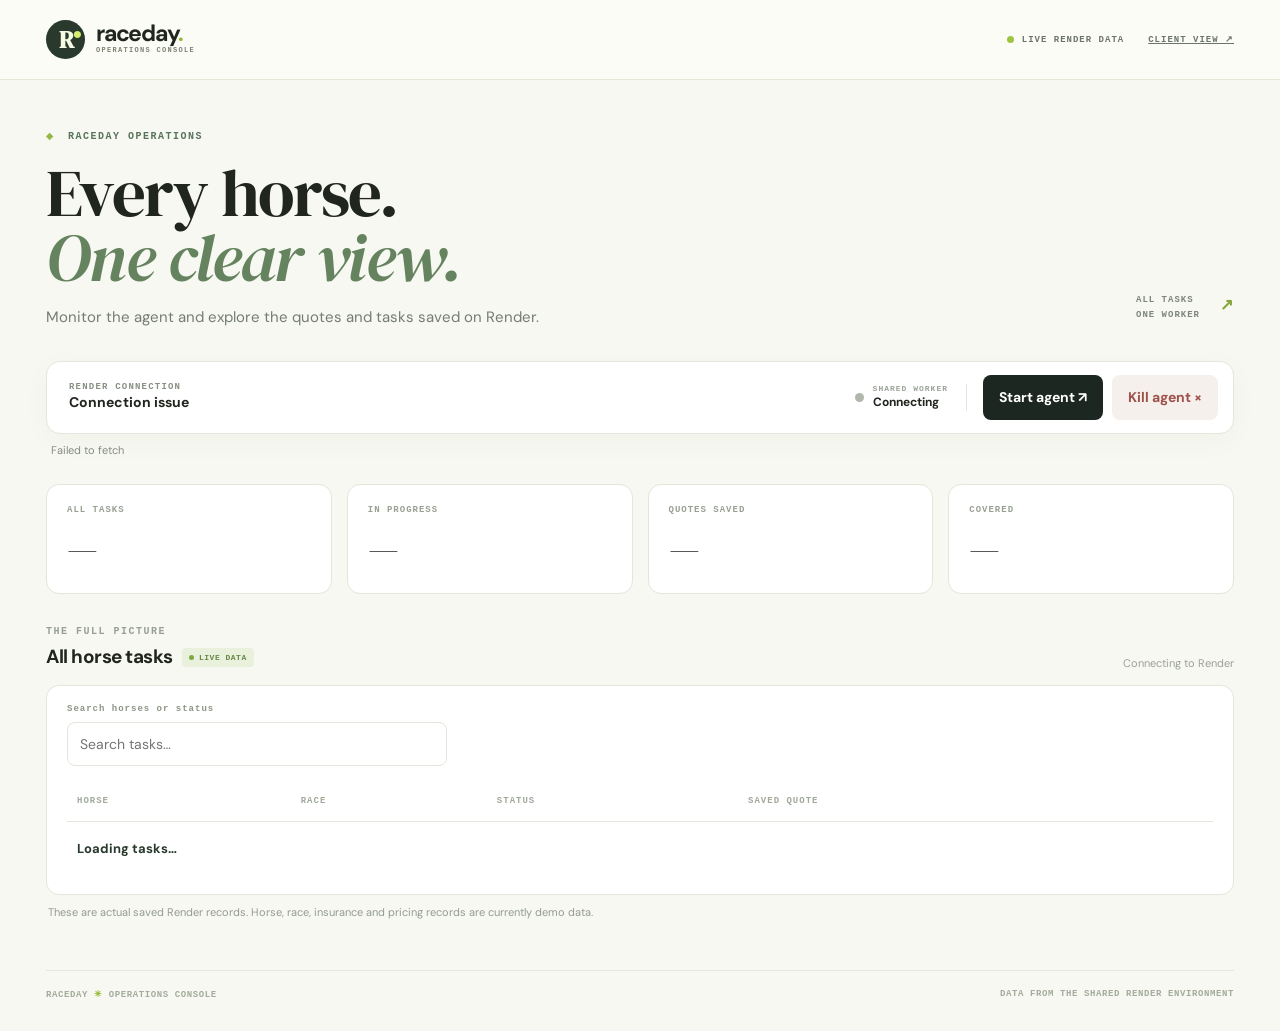
==== commit aaf67fbe: "Remove the demo console link from the admin page Co-Authored-By: Claude Opus 5.5 <noreply@anthropic." ====
--- a/web/admin.html
+++ b/web/admin.html
@@ -1,6 +1,6 @@
 <!doctype html>
 <html lang="en"><head><meta charset="utf-8"><meta name="viewport" content="width=device-width,initial-scale=1"><title>Raceday — Operations</title><link rel="stylesheet" href="mission.css"><link rel="stylesheet" href="admin.css"><script src="admin.js" defer></script></head>
-<body><header class="topbar"><a href="mission.html" class="brand"><span class="brand-mark">R<span>•</span></span><span>raceday<span class="brand-period">.</span><small>OPERATIONS CONSOLE</small></span></a><div class="top-right"><span class="environment"><span class="signal"></span> LIVE RENDER DATA</span><a href="index.html">Demo console &amp; scoreboard</a> <a href="mission.html">CLIENT VIEW ↗</a></div></header>
+<body><header class="topbar"><a href="mission.html" class="brand"><span class="brand-mark">R<span>•</span></span><span>raceday<span class="brand-period">.</span><small>OPERATIONS CONSOLE</small></span></a><div class="top-right"><span class="environment"><span class="signal"></span> LIVE RENDER DATA</span><a href="mission.html">CLIENT VIEW ↗</a></div></header>
 <main><div class="intro"><div><div class="eyebrow"><span class="tiny-diamond">◆</span> RACEDAY OPERATIONS</div><h1>Every horse.<br><em>One clear view.</em></h1><p>Monitor the agent and explore the quotes and tasks saved on Render.</p></div><div class="intro-aside">ALL TASKS<br>ONE WORKER <span class="arrow">↗</span></div></div>
 <section class="mission-bar"><div class="selector-wrap"><label>RENDER CONNECTION</label><strong id="connection">Connecting…</strong></div><div class="worker-controls"><div class="worker-status"><span class="worker-dot" id="workerDot"></span><span><small>SHARED WORKER</small><strong id="workerState">Connecting</strong></span></div><button id="startAgent" class="button start">Start agent ↗</button><button id="killAgent" class="button kill">Kill agent ×</button></div></section><div class="global-note" id="notice" role="status">Start and kill affect all tasks in the shared Render environment.</div>
 <section class="metrics" aria-label="Task counts"><div><span>ALL TASKS</span><strong id="total">—</strong></div><div><span>IN PROGRESS</span><strong id="active">—</strong></div><div><span>QUOTES SAVED</span><strong id="quotes">—</strong></div><div><span>COVERED</span><strong id="covered">—</strong></div></section>
--- a/web/mission.css
+++ b/web/mission.css
@@ -29,3 +29,10 @@
 .activity-item.proof .activity-icon{background:#e7f3ec;color:#2f7d55}
 .activity-item.call .activity-icon{background:#fbf0e2;color:#c9822b}
 .activity-item.bad .activity-icon{background:#f6e6e3;color:#ad584f}
+
+.console-link{font-weight:600;text-decoration:underline}
+.quote-factors{margin:6px 0 10px;padding-left:18px;font-size:.85em;opacity:.85}
+#taskIdLabel,#taskShort{font-size:.75em;opacity:.6}
+.status-chip.issue{background:#fbedeb;border-color:#e9c6c0;color:#9d3d35}.progress-ring.issue:before{background:#b54d45}.progress-ring.issue span{color:#b54d45}.quote-card.issue{background:#f9e8e5;border-color:#edc6c0;color:#78342e}.quote-card.issue .card-orbit,.quote-card.issue .quote-kicker,.quote-card.issue p,.quote-card.issue .coverage-note{color:#96544b}.quote-card.issue .quote-breakdown{border-color:#dda9a1}.quote-card.issue .quote-breakdown div,.quote-card.issue .quote-breakdown strong{color:#783e37}.quote-card.issue .quote-button{background:#853f39}.stepper li.issue b,.stepper li.issue small{color:#9d3d35}
+
+.proof-line{margin:4px 0 6px;padding:10px 12px;border-radius:10px;background:#eef6e6;color:#2f5a33;font:700 11px/1.5 var(--mono);letter-spacing:.3px}.proof-line:empty{display:none}.proof-line .bad{color:#ad584f}
